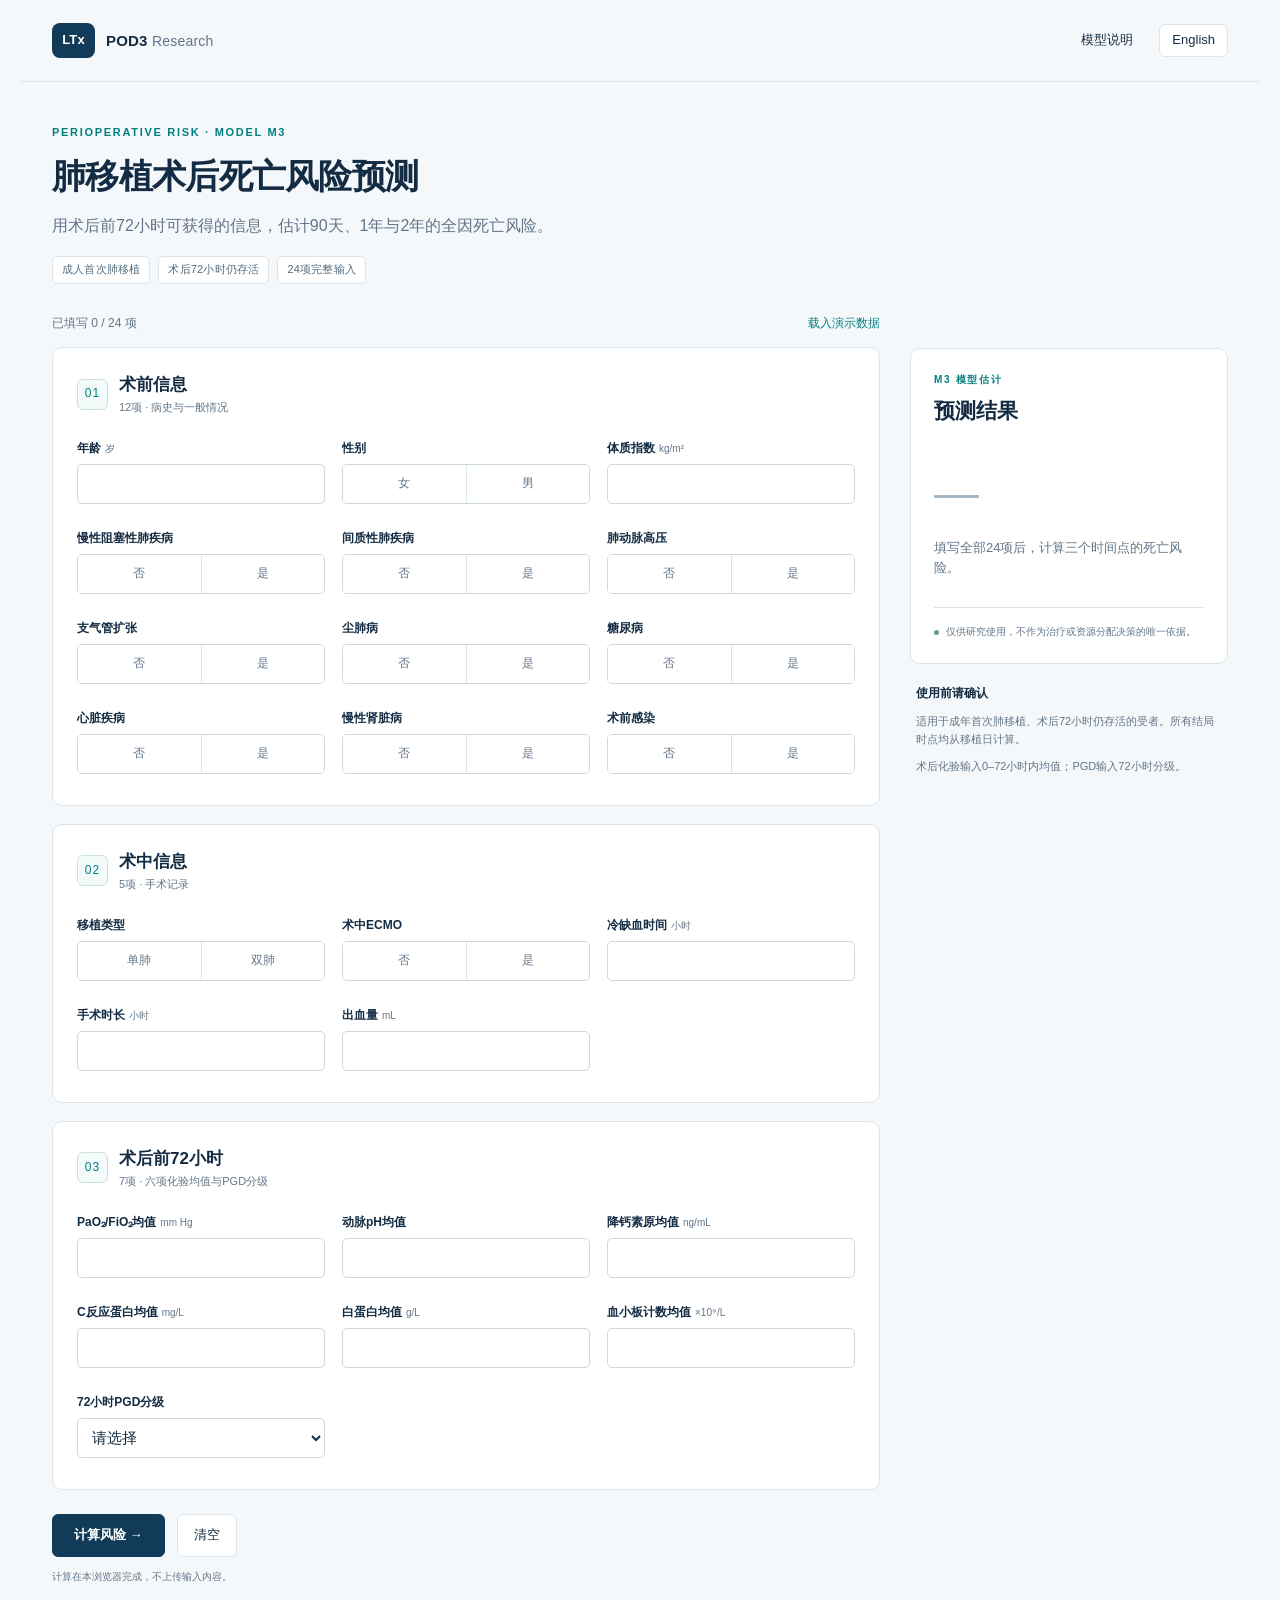
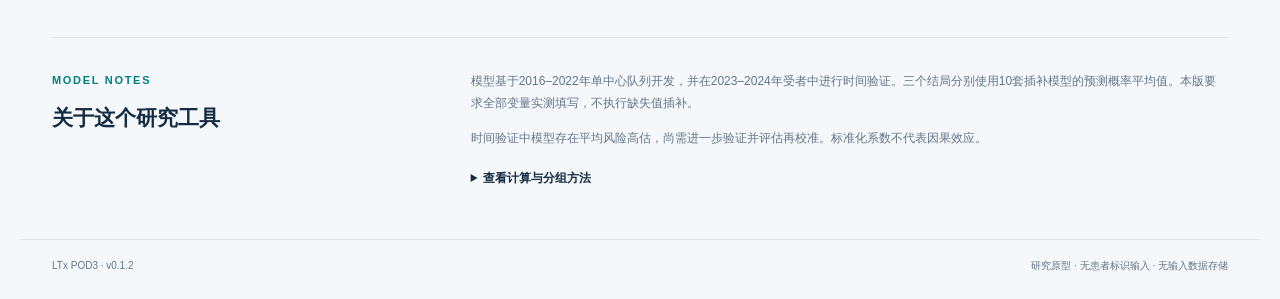
==== index.html @ eef97cca "Add files via upload" ====
<!doctype html>
<html lang="zh-CN">
<head>
  <meta charset="utf-8">
  <meta name="viewport" content="width=device-width, initial-scale=1">
  <meta name="description" content="Research calculator for 90-day, one-year and two-year mortality after lung transplantation, conditional on survival to POD3.">
  <meta http-equiv="Content-Security-Policy" content="default-src 'self'; script-src 'self'; style-src 'self'; connect-src 'none'; img-src 'self' data:; base-uri 'none'; form-action 'none'">
  <title>POD3 肺移植风险计算器</title>
  <link rel="stylesheet" href="styles.css">
  <script src="model-data.js" defer></script>
  <script src="engine.js" defer></script>
  <script src="app.js" defer></script>
</head>
<body>
  <header class="topbar"><a class="brand" href="#top"><span class="brand-icon" aria-hidden="true">LTx</span><span>POD3 <span class="brand-muted">Research</span></span></a><nav><a href="#about" data-text="aboutLink">模型说明</a><button id="language" type="button" aria-label="Switch language">English</button></nav></header>
  <main id="top">
    <section class="hero">
      <p class="eyebrow">PERIOPERATIVE RISK · MODEL M3</p>
      <h1 data-text="title">肺移植术后死亡风险预测</h1>
      <p class="intro" data-text="intro">用术后前72小时可获得的信息，估计90天、1年与2年的全因死亡风险。</p>
      <div class="badges"><span data-text="adultBadge">成人首次肺移植</span><span data-text="landmarkBadge">术后72小时仍存活</span><span data-text="completeBadge">24项完整输入</span></div>
    </section>
    <div class="workspace">
      <div class="entry-column">
        <div class="entry-top"><p id="progress" role="status"></p><button type="button" class="text-button" id="demo" data-text="demo">载入演示数据</button></div>
        <p id="demo-note" class="demo-note" hidden data-text="demoNote">正在使用人工设定的演示数值；这不是患者记录。</p>
        <form id="calculator" novalidate>
          <div id="stages"></div>
          <div id="error-summary" role="alert" class="error-summary" hidden></div>
          <div class="form-actions"><button class="primary" id="calculate" type="submit" data-text="calculate">计算风险 <span aria-hidden="true">→</span></button><button type="button" id="clear-form" class="secondary" data-text="reset">清空</button><span data-text="privacyShort">计算在本浏览器完成，不上传输入内容。</span></div>
        </form>
      </div>
      <aside class="results-column" aria-label="Prediction results">
        <section class="results-panel" id="result-panel" aria-live="polite">
          <p class="eyebrow" data-text="resultEyebrow">M3 模型估计</p><h2 data-text="resultTitle">预测结果</h2>
          <div id="empty-result"><div class="empty-symbol" aria-hidden="true">—</div><p data-text="empty">填写全部24项后，计算三个时间点的死亡风险。</p></div>
          <div id="result-content" hidden></div>
          <p id="stale-result" class="stale-note" hidden data-text="stale">输入已修改，请重新计算。</p>
          <div class="result-footnote"><span class="dot"></span><p data-text="researchNote">仅供研究使用，不作为治疗或资源分配决策的唯一依据。</p></div>
        </section>
        <section class="side-info"><h3 data-text="beforeTitle">使用前请确认</h3><p data-text="beforeText">适用于成年首次肺移植、术后72小时仍存活的受者。所有结局时点均从移植日计算。</p><p data-text="meansText">术后化验输入0–72小时内均值；PGD输入72小时分级。</p></section>
      </aside>
    </div>
    <section id="about" class="about"><div><p class="eyebrow">MODEL NOTES</p><h2 data-text="aboutTitle">关于这个研究工具</h2></div><div class="about-copy"><p data-text="aboutText">模型基于2016–2022年单中心队列开发，并在2023–2024年受者中进行时间验证。三个结局分别使用10套插补模型的预测概率平均值。本版要求全部变量实测填写，不执行缺失值插补。</p><p data-text="calibrationNote">时间验证中模型存在平均风险高估，尚需进一步验证并评估再校准。标准化系数不代表因果效应。</p><details><summary data-text="methodDetails">查看计算与分组方法</summary><p data-text="methodText">出血量和降钙素原先做自然对数log(1+x)转换，再代入每套模型的原始尺度系数计算概率，最后取10个概率的平均值。风险组使用开发队列第20和80百分位的完整精度切点：预测风险≤下切点为低风险，>下切点且≤上切点为中风险，>上切点为高风险。各结局切点不同。</p><div id="cutoff-table"></div></details></div></section>
  </main>
  <footer><span>LTx POD3 · <span id="version"></span></span><span data-text="footer">研究原型 · 无患者标识输入 · 无输入数据存储</span></footer>
</body>
</html>
---- styles.css ----
:root{--ink:#142c43;--muted:#627588;--line:#dce5eb;--teal:#007f80;--bg:#f5f8fa;--navy:#123b59;--danger:#a33434}*{box-sizing:border-box}html{scroll-behavior:smooth;scroll-padding-top:20px}body{margin:0;background:var(--bg);color:var(--ink);font-family:Inter,"Segoe UI","Microsoft YaHei",sans-serif;font-size:15px;line-height:1.6}button,input,select{font:inherit}button,a,input,select{touch-action:manipulation}button{cursor:pointer}button:focus-visible,a:focus-visible,input:focus-visible,select:focus-visible,summary:focus-visible{outline:3px solid #59bcbb;outline-offset:3px}button:disabled{cursor:default;opacity:.65}a{color:inherit}.topbar{max-width:1240px;margin:auto;padding:23px 32px;display:flex;align-items:center;justify-content:space-between;border-bottom:1px solid var(--line)}.brand{text-decoration:none;font-weight:700;display:flex;align-items:center;gap:11px;letter-spacing:.2px}.brand-icon{display:inline-grid;place-items:center;background:var(--navy);color:white;border-radius:8px;height:35px;width:43px;font-size:13px}.brand-muted{font-weight:400;color:var(--muted);font-size:14px}.topbar nav{display:flex;gap:26px;align-items:center;font-size:13px}.topbar nav a{text-decoration:none}.topbar button{background:white;border:1px solid var(--line);border-radius:6px;padding:5px 12px;color:var(--ink)}main{max-width:1240px;margin:auto;padding:42px 32px 0}.hero{max-width:850px;padding-bottom:30px}.eyebrow{font-size:11px;letter-spacing:1.7px;font-weight:700;color:var(--teal);margin:0 0 12px}h1{font-size:34px;line-height:1.3;letter-spacing:-.7px;margin:0 0 15px;font-weight:650}.intro{font-size:16px;color:var(--muted);margin:0 0 18px}.badges{display:flex;gap:8px;flex-wrap:wrap}.badges span{font-size:11px;letter-spacing:.2px;border:1px solid var(--line);padding:4px 9px;border-radius:5px;background:#fff;color:#526b7e}.workspace{display:grid;grid-template-columns:minmax(0,1fr) 318px;gap:30px;align-items:start}.entry-top{display:flex;align-items:center;justify-content:space-between;margin-bottom:14px}.entry-top p{font-size:12px;color:var(--muted);margin:0}.text-button{border:0;background:none;padding:0;color:var(--teal);font-size:12px}.stage{background:#fff;border:1px solid var(--line);border-radius:10px;padding:23px 24px 26px;margin:0 0 18px}.stage-heading{display:flex;align-items:center;gap:11px;margin-bottom:22px}.stage-number{font-size:12px;letter-spacing:1px;display:grid;place-items:center;border:1px solid #c9e2e0;border-radius:6px;width:31px;height:31px;color:var(--teal);background:#f3fafa}.stage h2{margin:0;font-size:17px;font-weight:650}.stage-subtitle{margin:1px 0 0;color:var(--muted);font-size:11px}.field-grid{display:grid;grid-template-columns:repeat(3,minmax(0,1fr));gap:20px 17px}.field{min-width:0}.field-label{font-size:12px;display:block;font-weight:600;line-height:1.5;margin-bottom:7px;min-height:18px}.unit{font-size:10px;font-weight:400;color:var(--muted);margin-left:4px;white-space:nowrap}.numeric-input,.select-input{height:40px;width:100%;border:1px solid #ccd8e0;border-radius:5px;padding:7px 10px;color:var(--ink);background:#fff;appearance:auto}.numeric-input::placeholder{color:#aab7c1}.binary{border:0;padding:0;margin:0;min-width:0}.binary legend{padding:0}.binary-options{display:flex;border:1px solid #ccd8e0;border-radius:5px;overflow:hidden;height:40px}.binary-options label{position:relative;flex:1;display:grid;place-items:center;cursor:pointer;font-size:12px;color:var(--muted);background:#fff}.binary-options label+label{border-left:1px solid #dce5eb}.binary-options input{position:absolute;opacity:0;width:1px;height:1px}.binary-options label:has(input:checked){background:#e8f5f3;color:#006a69;font-weight:650}.binary-options label:has(input:focus-visible){outline:3px solid #59bcbb;outline-offset:-3px}.field-error{display:block;color:var(--danger);font-size:10px;line-height:1.4;margin-top:5px;min-height:0}.has-error .numeric-input,.has-error .select-input,.has-error .binary-options{border-color:var(--danger)}.soft-warning{font-size:10px;color:#835d24;margin:6px 0 0}.demo-note{border-left:3px solid #c6974d;padding:9px 12px;background:#fff9ed;color:#795b2c;font-size:12px;margin:0 0 15px}.form-actions{display:flex;gap:12px;align-items:center;flex-wrap:wrap;padding:6px 0 28px}.form-actions span{font-size:10px;color:var(--muted);flex-basis:100%}.primary{background:var(--navy);border:1px solid var(--navy);color:#fff;padding:10px 21px;border-radius:6px;font-size:13px;font-weight:600;min-height:43px}.primary:hover{background:#194f75}.secondary{background:#fff;border:1px solid var(--line);color:var(--ink);padding:10px 16px;border-radius:6px;font-size:13px;min-height:43px}.error-summary{background:#fff3f3;color:var(--danger);font-size:12px;padding:10px 12px;margin:0 0 14px;border-radius:5px}.results-column{position:sticky;top:22px;padding-top:34px}.results-panel{background:#fff;border:1px solid var(--line);border-radius:10px;padding:23px}.results-panel h2{font-size:21px;margin:0 0 20px;font-weight:650}.results-panel .eyebrow{font-size:10px;margin-bottom:6px}.empty-symbol{height:90px;font-size:45px;display:flex;align-items:center;color:#a8b9c5}#empty-result p{font-size:13px;color:var(--muted);margin:0 0 28px}.result-footnote{border-top:1px solid var(--line);display:flex;gap:7px;padding-top:16px;margin-top:18px}.result-footnote p{font-size:10px;line-height:1.6;color:var(--muted);margin:0}.dot{height:5px;min-width:5px;border-radius:50%;background:#699898;margin-top:6px}.result-card{padding:16px 0;border-bottom:1px solid var(--line)}.result-card.primary-result{background:var(--navy);border:0;border-radius:7px;color:#fff;padding:17px;margin:0 0 9px}.result-label{font-size:11px;margin:0;color:var(--muted)}.primary-result .result-label{color:#cbdbe5}.result-value{font-size:32px;font-weight:600;line-height:1.3;letter-spacing:-.6px;margin:5px 0 7px}.result-value span{font-size:17px;font-weight:400;margin-left:3px}.risk-tag{font-size:10px;border:1px solid #c9dce4;border-radius:4px;padding:2px 7px;display:inline-block;color:#446073}.primary-result .risk-tag{border-color:#66859c;color:#e2edf3}.result-card:not(.primary-result){display:grid;grid-template-columns:1fr auto;align-items:center;gap:3px 8px}.result-card:not(.primary-result) .result-value{font-size:23px;grid-column:2;grid-row:1 / span 2}.risk-explanation{font-size:10px;color:var(--muted);margin:13px 0 0}.side-info{padding:20px 6px;color:var(--muted);font-size:11px}.side-info h3{font-size:12px;color:var(--ink);margin:0 0 10px}.side-info p{margin:0 0 9px}.stale-note{font-size:12px;color:#8b601c;background:#fff9ed;padding:9px;border-radius:4px}.about{display:grid;grid-template-columns:1fr 2fr;gap:40px;border-top:1px solid var(--line);margin-top:24px;padding:32px 0}.about h2{font-size:21px;margin:0}.about-copy{font-size:12px;line-height:1.9;color:var(--muted)}.about-copy p{margin:0 0 12px}.about details{margin:17px 0}.about summary{color:var(--ink);cursor:pointer;font-weight:600}.about details p{margin-top:10px}.cutoff-table{border-collapse:collapse;width:100%;font-size:11px;margin:12px 0}.cutoff-table td,.cutoff-table th{border-bottom:1px solid var(--line);padding:6px;text-align:left}.citation{font-size:10px}.about .eyebrow{margin-top:2px}footer{max-width:1240px;margin:auto;border-top:1px solid var(--line);padding:18px 32px 25px;display:flex;gap:12px;justify-content:space-between;font-size:10px;color:var(--muted)}[hidden]{display:none!important}
@media(min-width:1400px){main{padding-top:48px}}@media(max-width:1040px){.workspace{grid-template-columns:minmax(0,1fr) 285px;gap:20px}.field-grid{grid-template-columns:repeat(2,minmax(0,1fr))}.stage{padding:21px}.results-panel{padding:20px}h1{font-size:30px}}@media(max-width:760px){.topbar{padding:17px 20px}.topbar nav{gap:15px}.brand-muted{display:none}main{padding:29px 18px 0}.hero{padding-bottom:23px}h1{font-size:27px}.intro{font-size:14px}.workspace{display:flex;flex-direction:column;gap:0}.entry-column{width:100%}.results-column{position:static;padding-top:0;width:100%}.side-info{padding:17px 3px}.stage{padding:20px 17px}.field-grid{gap:18px 14px}.field-label{font-size:12px}.about{grid-template-columns:1fr;gap:16px;margin-top:20px;padding-top:25px}.about .eyebrow{margin-bottom:5px}footer{padding:18px;flex-direction:column}.results-panel h2{margin-bottom:15px}.result-value{font-size:35px}}@media(max-width:360px){.field-grid{grid-template-columns:1fr}}
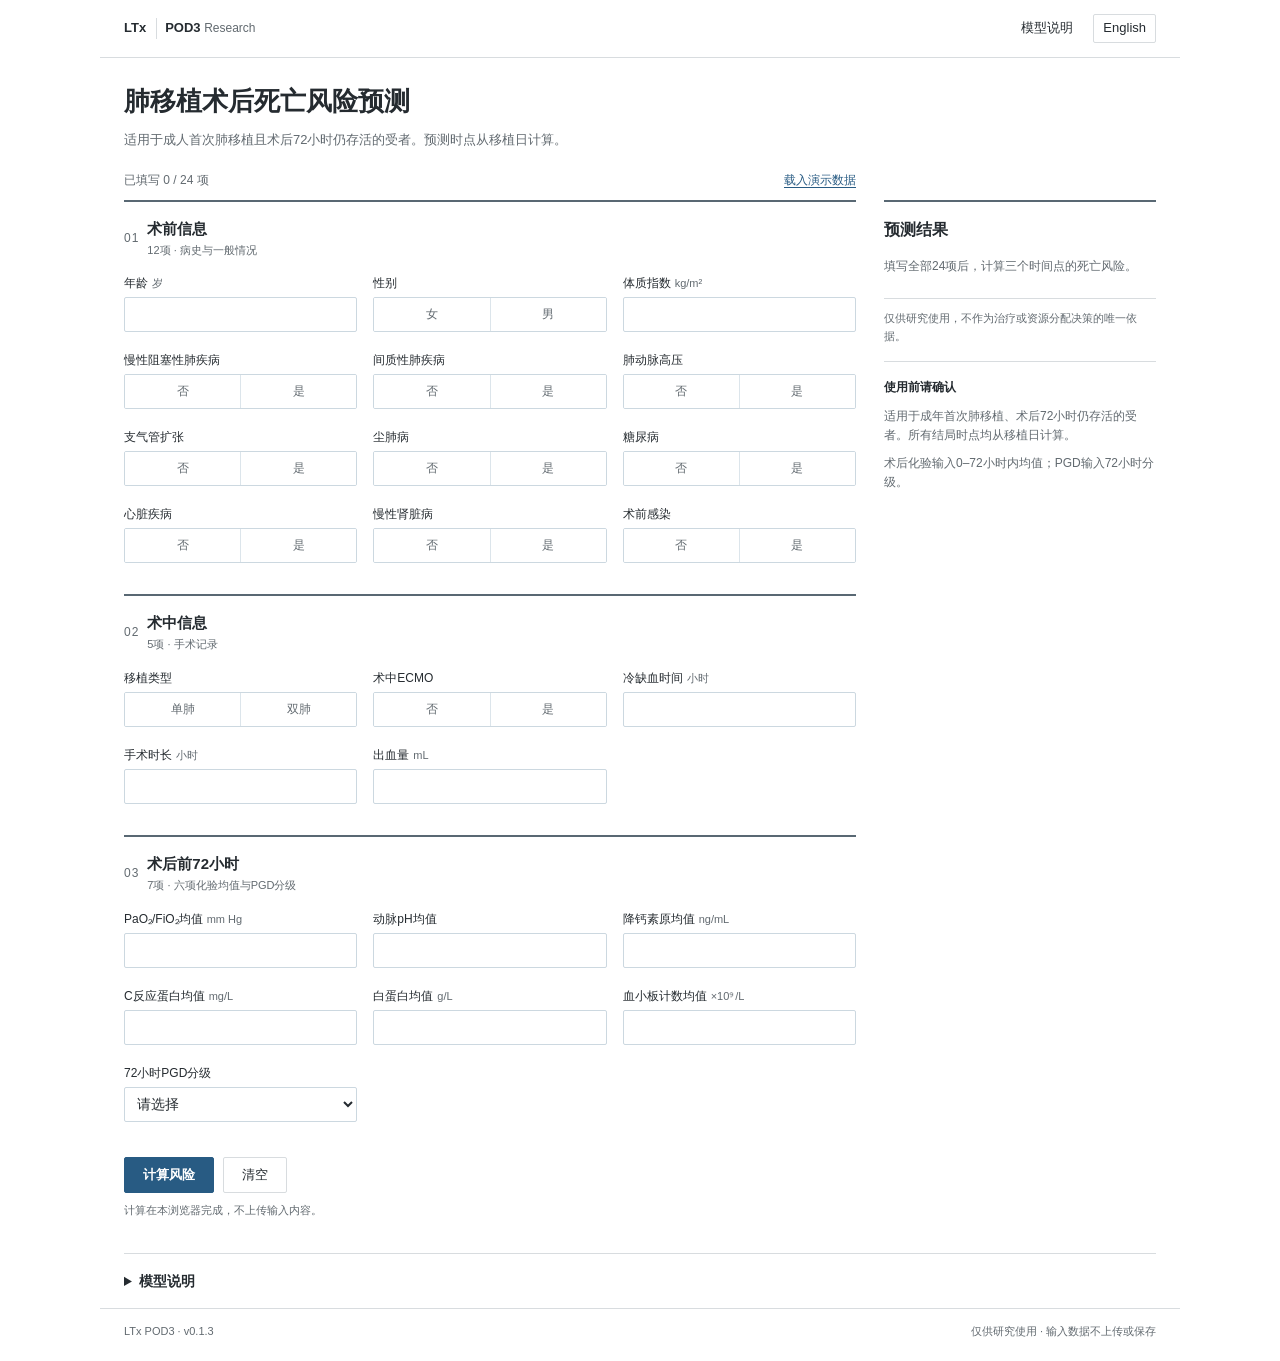
==== commit fa9658f0: "Add files via upload" ====
--- a/index.html
+++ b/index.html
@@ -6,19 +6,19 @@
   <meta name="description" content="Research calculator for 90-day, one-year and two-year mortality after lung transplantation, conditional on survival to POD3.">
   <meta http-equiv="Content-Security-Policy" content="default-src 'self'; script-src 'self'; style-src 'self'; connect-src 'none'; img-src 'self' data:; base-uri 'none'; form-action 'none'">
   <title>POD3 肺移植风险计算器</title>
-  <link rel="stylesheet" href="styles.css">
+  <link rel="stylesheet" href="styles.css?v=0.1.3">
   <script src="model-data.js" defer></script>
   <script src="engine.js" defer></script>
-  <script src="app.js" defer></script>
+  <script src="app.js?v=0.1.3" defer></script>
 </head>
 <body>
   <header class="topbar"><a class="brand" href="#top"><span class="brand-icon" aria-hidden="true">LTx</span><span>POD3 <span class="brand-muted">Research</span></span></a><nav><a href="#about" data-text="aboutLink">模型说明</a><button id="language" type="button" aria-label="Switch language">English</button></nav></header>
   <main id="top">
     <section class="hero">
-      <p class="eyebrow">PERIOPERATIVE RISK · MODEL M3</p>
+      
       <h1 data-text="title">肺移植术后死亡风险预测</h1>
       <p class="intro" data-text="intro">用术后前72小时可获得的信息，估计90天、1年与2年的全因死亡风险。</p>
-      <div class="badges"><span data-text="adultBadge">成人首次肺移植</span><span data-text="landmarkBadge">术后72小时仍存活</span><span data-text="completeBadge">24项完整输入</span></div>
+      
     </section>
     <div class="workspace">
       <div class="entry-column">
@@ -41,7 +41,7 @@
         <section class="side-info"><h3 data-text="beforeTitle">使用前请确认</h3><p data-text="beforeText">适用于成年首次肺移植、术后72小时仍存活的受者。所有结局时点均从移植日计算。</p><p data-text="meansText">术后化验输入0–72小时内均值；PGD输入72小时分级。</p></section>
       </aside>
     </div>
-    <section id="about" class="about"><div><p class="eyebrow">MODEL NOTES</p><h2 data-text="aboutTitle">关于这个研究工具</h2></div><div class="about-copy"><p data-text="aboutText">模型基于2016–2022年单中心队列开发，并在2023–2024年受者中进行时间验证。三个结局分别使用10套插补模型的预测概率平均值。本版要求全部变量实测填写，不执行缺失值插补。</p><p data-text="calibrationNote">时间验证中模型存在平均风险高估，尚需进一步验证并评估再校准。标准化系数不代表因果效应。</p><details><summary data-text="methodDetails">查看计算与分组方法</summary><p data-text="methodText">出血量和降钙素原先做自然对数log(1+x)转换，再代入每套模型的原始尺度系数计算概率，最后取10个概率的平均值。风险组使用开发队列第20和80百分位的完整精度切点：预测风险≤下切点为低风险，>下切点且≤上切点为中风险，>上切点为高风险。各结局切点不同。</p><div id="cutoff-table"></div></details></div></section>
+    <details id="about" class="about"><summary data-text="aboutTitle">模型说明</summary><div class="about-copy"><p data-text="aboutText">模型基于2016–2022年单中心队列开发，并在2023–2024年受者中进行时间验证。三个结局分别使用10套插补模型的预测概率平均值。本版要求全部变量实测填写，不执行缺失值插补。</p><p data-text="calibrationNote">时间验证中模型存在平均风险高估，尚需进一步验证并评估再校准。标准化系数不代表因果效应。</p><details><summary data-text="methodDetails">查看计算与分组方法</summary><p data-text="methodText">出血量和降钙素原先做自然对数log(1+x)转换，再代入每套模型的原始尺度系数计算概率，最后取10个概率的平均值。风险组使用开发队列第20和80百分位的完整精度切点：预测风险≤下切点为低风险，>下切点且≤上切点为中风险，>上切点为高风险。各结局切点不同。</p><div id="cutoff-table"></div></details></div></details>
   </main>
   <footer><span>LTx POD3 · <span id="version"></span></span><span data-text="footer">研究原型 · 无患者标识输入 · 无输入数据存储</span></footer>
 </body>
--- a/styles.css
+++ b/styles.css
@@ -1,2 +1,15 @@
 :root{--ink:#142c43;--muted:#627588;--line:#dce5eb;--teal:#007f80;--bg:#f5f8fa;--navy:#123b59;--danger:#a33434}*{box-sizing:border-box}html{scroll-behavior:smooth;scroll-padding-top:20px}body{margin:0;background:var(--bg);color:var(--ink);font-family:Inter,"Segoe UI","Microsoft YaHei",sans-serif;font-size:15px;line-height:1.6}button,input,select{font:inherit}button,a,input,select{touch-action:manipulation}button{cursor:pointer}button:focus-visible,a:focus-visible,input:focus-visible,select:focus-visible,summary:focus-visible{outline:3px solid #59bcbb;outline-offset:3px}button:disabled{cursor:default;opacity:.65}a{color:inherit}.topbar{max-width:1240px;margin:auto;padding:23px 32px;display:flex;align-items:center;justify-content:space-between;border-bottom:1px solid var(--line)}.brand{text-decoration:none;font-weight:700;display:flex;align-items:center;gap:11px;letter-spacing:.2px}.brand-icon{display:inline-grid;place-items:center;background:var(--navy);color:white;border-radius:8px;height:35px;width:43px;font-size:13px}.brand-muted{font-weight:400;color:var(--muted);font-size:14px}.topbar nav{display:flex;gap:26px;align-items:center;font-size:13px}.topbar nav a{text-decoration:none}.topbar button{background:white;border:1px solid var(--line);border-radius:6px;padding:5px 12px;color:var(--ink)}main{max-width:1240px;margin:auto;padding:42px 32px 0}.hero{max-width:850px;padding-bottom:30px}.eyebrow{font-size:11px;letter-spacing:1.7px;font-weight:700;color:var(--teal);margin:0 0 12px}h1{font-size:34px;line-height:1.3;letter-spacing:-.7px;margin:0 0 15px;font-weight:650}.intro{font-size:16px;color:var(--muted);margin:0 0 18px}.badges{display:flex;gap:8px;flex-wrap:wrap}.badges span{font-size:11px;letter-spacing:.2px;border:1px solid var(--line);padding:4px 9px;border-radius:5px;background:#fff;color:#526b7e}.workspace{display:grid;grid-template-columns:minmax(0,1fr) 318px;gap:30px;align-items:start}.entry-top{display:flex;align-items:center;justify-content:space-between;margin-bottom:14px}.entry-top p{font-size:12px;color:var(--muted);margin:0}.text-button{border:0;background:none;padding:0;color:var(--teal);font-size:12px}.stage{background:#fff;border:1px solid var(--line);border-radius:10px;padding:23px 24px 26px;margin:0 0 18px}.stage-heading{display:flex;align-items:center;gap:11px;margin-bottom:22px}.stage-number{font-size:12px;letter-spacing:1px;display:grid;place-items:center;border:1px solid #c9e2e0;border-radius:6px;width:31px;height:31px;color:var(--teal);background:#f3fafa}.stage h2{margin:0;font-size:17px;font-weight:650}.stage-subtitle{margin:1px 0 0;color:var(--muted);font-size:11px}.field-grid{display:grid;grid-template-columns:repeat(3,minmax(0,1fr));gap:20px 17px}.field{min-width:0}.field-label{font-size:12px;display:block;font-weight:600;line-height:1.5;margin-bottom:7px;min-height:18px}.unit{font-size:10px;font-weight:400;color:var(--muted);margin-left:4px;white-space:nowrap}.numeric-input,.select-input{height:40px;width:100%;border:1px solid #ccd8e0;border-radius:5px;padding:7px 10px;color:var(--ink);background:#fff;appearance:auto}.numeric-input::placeholder{color:#aab7c1}.binary{border:0;padding:0;margin:0;min-width:0}.binary legend{padding:0}.binary-options{display:flex;border:1px solid #ccd8e0;border-radius:5px;overflow:hidden;height:40px}.binary-options label{position:relative;flex:1;display:grid;place-items:center;cursor:pointer;font-size:12px;color:var(--muted);background:#fff}.binary-options label+label{border-left:1px solid #dce5eb}.binary-options input{position:absolute;opacity:0;width:1px;height:1px}.binary-options label:has(input:checked){background:#e8f5f3;color:#006a69;font-weight:650}.binary-options label:has(input:focus-visible){outline:3px solid #59bcbb;outline-offset:-3px}.field-error{display:block;color:var(--danger);font-size:10px;line-height:1.4;margin-top:5px;min-height:0}.has-error .numeric-input,.has-error .select-input,.has-error .binary-options{border-color:var(--danger)}.soft-warning{font-size:10px;color:#835d24;margin:6px 0 0}.demo-note{border-left:3px solid #c6974d;padding:9px 12px;background:#fff9ed;color:#795b2c;font-size:12px;margin:0 0 15px}.form-actions{display:flex;gap:12px;align-items:center;flex-wrap:wrap;padding:6px 0 28px}.form-actions span{font-size:10px;color:var(--muted);flex-basis:100%}.primary{background:var(--navy);border:1px solid var(--navy);color:#fff;padding:10px 21px;border-radius:6px;font-size:13px;font-weight:600;min-height:43px}.primary:hover{background:#194f75}.secondary{background:#fff;border:1px solid var(--line);color:var(--ink);padding:10px 16px;border-radius:6px;font-size:13px;min-height:43px}.error-summary{background:#fff3f3;color:var(--danger);font-size:12px;padding:10px 12px;margin:0 0 14px;border-radius:5px}.results-column{position:sticky;top:22px;padding-top:34px}.results-panel{background:#fff;border:1px solid var(--line);border-radius:10px;padding:23px}.results-panel h2{font-size:21px;margin:0 0 20px;font-weight:650}.results-panel .eyebrow{font-size:10px;margin-bottom:6px}.empty-symbol{height:90px;font-size:45px;display:flex;align-items:center;color:#a8b9c5}#empty-result p{font-size:13px;color:var(--muted);margin:0 0 28px}.result-footnote{border-top:1px solid var(--line);display:flex;gap:7px;padding-top:16px;margin-top:18px}.result-footnote p{font-size:10px;line-height:1.6;color:var(--muted);margin:0}.dot{height:5px;min-width:5px;border-radius:50%;background:#699898;margin-top:6px}.result-card{padding:16px 0;border-bottom:1px solid var(--line)}.result-card.primary-result{background:var(--navy);border:0;border-radius:7px;color:#fff;padding:17px;margin:0 0 9px}.result-label{font-size:11px;margin:0;color:var(--muted)}.primary-result .result-label{color:#cbdbe5}.result-value{font-size:32px;font-weight:600;line-height:1.3;letter-spacing:-.6px;margin:5px 0 7px}.result-value span{font-size:17px;font-weight:400;margin-left:3px}.risk-tag{font-size:10px;border:1px solid #c9dce4;border-radius:4px;padding:2px 7px;display:inline-block;color:#446073}.primary-result .risk-tag{border-color:#66859c;color:#e2edf3}.result-card:not(.primary-result){display:grid;grid-template-columns:1fr auto;align-items:center;gap:3px 8px}.result-card:not(.primary-result) .result-value{font-size:23px;grid-column:2;grid-row:1 / span 2}.risk-explanation{font-size:10px;color:var(--muted);margin:13px 0 0}.side-info{padding:20px 6px;color:var(--muted);font-size:11px}.side-info h3{font-size:12px;color:var(--ink);margin:0 0 10px}.side-info p{margin:0 0 9px}.stale-note{font-size:12px;color:#8b601c;background:#fff9ed;padding:9px;border-radius:4px}.about{display:grid;grid-template-columns:1fr 2fr;gap:40px;border-top:1px solid var(--line);margin-top:24px;padding:32px 0}.about h2{font-size:21px;margin:0}.about-copy{font-size:12px;line-height:1.9;color:var(--muted)}.about-copy p{margin:0 0 12px}.about details{margin:17px 0}.about summary{color:var(--ink);cursor:pointer;font-weight:600}.about details p{margin-top:10px}.cutoff-table{border-collapse:collapse;width:100%;font-size:11px;margin:12px 0}.cutoff-table td,.cutoff-table th{border-bottom:1px solid var(--line);padding:6px;text-align:left}.citation{font-size:10px}.about .eyebrow{margin-top:2px}footer{max-width:1240px;margin:auto;border-top:1px solid var(--line);padding:18px 32px 25px;display:flex;gap:12px;justify-content:space-between;font-size:10px;color:var(--muted)}[hidden]{display:none!important}
 @media(min-width:1400px){main{padding-top:48px}}@media(max-width:1040px){.workspace{grid-template-columns:minmax(0,1fr) 285px;gap:20px}.field-grid{grid-template-columns:repeat(2,minmax(0,1fr))}.stage{padding:21px}.results-panel{padding:20px}h1{font-size:30px}}@media(max-width:760px){.topbar{padding:17px 20px}.topbar nav{gap:15px}.brand-muted{display:none}main{padding:29px 18px 0}.hero{padding-bottom:23px}h1{font-size:27px}.intro{font-size:14px}.workspace{display:flex;flex-direction:column;gap:0}.entry-column{width:100%}.results-column{position:static;padding-top:0;width:100%}.side-info{padding:17px 3px}.stage{padding:20px 17px}.field-grid{gap:18px 14px}.field-label{font-size:12px}.about{grid-template-columns:1fr;gap:16px;margin-top:20px;padding-top:25px}.about .eyebrow{margin-bottom:5px}footer{padding:18px;flex-direction:column}.results-panel h2{margin-bottom:15px}.result-value{font-size:35px}}@media(max-width:360px){.field-grid{grid-template-columns:1fr}}
+
+/* Compact journal companion layout, interface release 0.1.3. */
+:root{--ink:#252b30;--muted:#626a70;--line:#d8dcdf;--teal:#285b83;--bg:#fff;--navy:#285b83}
+body{font-family:Arial,"Microsoft YaHei",sans-serif;font-size:14px;background:#fff}
+.topbar{max-width:1080px;padding:14px 24px}.brand{font-size:13px;gap:8px;letter-spacing:0}.brand-icon{background:none;color:var(--ink);border-right:1px solid var(--line);border-radius:0;width:auto;height:auto;padding-right:10px}.brand-muted{font-size:12px}.topbar nav{gap:20px}.topbar button{border-radius:2px;padding:3px 9px}
+main{max-width:1080px;padding:27px 24px 0}.hero{max-width:none;padding-bottom:20px}h1{font-size:26px;letter-spacing:0;margin-bottom:10px;font-weight:600}.intro{font-size:13px;line-height:1.7;margin-bottom:0;color:var(--muted)}
+.workspace{grid-template-columns:minmax(0,1fr) 272px;gap:28px}.entry-top{margin-bottom:10px}.text-button{font-size:12px;text-decoration:underline;text-underline-offset:3px}
+.stage{border:0;border-top:2px solid #596873;border-radius:0;padding:15px 0 20px;margin-bottom:6px}.stage-heading{gap:8px;margin-bottom:15px}.stage-number{border:0;background:none;border-radius:0;width:auto;height:auto;color:var(--muted);font-size:12px}.stage h2{font-size:15px}.stage-subtitle{font-size:11px}.field-grid{gap:14px 16px}.field-label{font-size:12px;font-weight:400;margin-bottom:5px}.unit{font-size:11px}.numeric-input,.select-input{height:35px;border-radius:2px;padding:5px 8px}.binary-options{height:35px;border-radius:2px}.binary-options label:has(input:checked){background:#eaf0f5;color:#254c6c;font-weight:600}
+.form-actions{padding:4px 0 18px;gap:9px}.primary,.secondary{border-radius:2px;padding:7px 18px;min-height:36px;font-size:13px}.form-actions span{font-size:11px}.results-column{top:16px;padding-top:29px}.results-panel{border:0;border-top:2px solid #596873;border-bottom:1px solid var(--line);border-radius:0;padding:15px 0}.results-panel h2{font-size:16px;margin:0 0 10px}.results-panel>.eyebrow{display:none}.empty-symbol{display:none}#empty-result p{font-size:12px;margin:15px 0 22px}.result-card,.result-card.primary-result,.result-card:not(.primary-result){display:grid;grid-template-columns:1fr auto;align-items:center;gap:3px 8px;background:none;color:var(--ink);padding:13px 0;margin:0;border:0;border-bottom:1px solid var(--line);border-radius:0}.result-label,.primary-result .result-label{font-size:12px;color:var(--muted)}.result-value,.result-card:not(.primary-result) .result-value{font-size:25px;grid-column:2;grid-row:1 / span 2;margin:0;letter-spacing:0}.primary-result .result-value{color:var(--navy);font-weight:700}.result-value span{font-size:14px}.risk-tag,.primary-result .risk-tag{border:0;padding:0;color:var(--muted);font-size:11px}.result-footnote{padding-top:11px;margin-top:14px}.result-footnote p,.risk-explanation{font-size:11px}.dot{display:none}.side-info{padding:16px 0;font-size:12px}.side-info h3{font-weight:600}.about{display:block;margin-top:15px;padding:16px 0;border-top:1px solid var(--line)}.about>summary{font-size:14px;font-weight:600;cursor:pointer}.about-copy{max-width:850px;padding-top:12px;font-size:12px}.about details{margin:10px 0}.about details summary{font-size:12px}.cutoff-table{font-size:12px}footer{max-width:1080px;padding:14px 24px 20px;font-size:11px}.demo-note,.error-summary,.stale-note{border-radius:0}
+@media(min-width:1400px){main{padding-top:27px}}
+@media(max-width:1040px){.workspace{grid-template-columns:minmax(0,1fr) 255px;gap:24px}.stage{padding:15px 0 20px}.results-panel{padding:15px 0}h1{font-size:25px}}
+@media(max-width:760px){.topbar{padding:12px 18px}main{padding:22px 18px 0}.workspace{display:flex;gap:0}.results-column{padding-top:0;position:static;width:100%}.stage{padding:15px 0 20px}.field-grid{grid-template-columns:repeat(2,minmax(0,1fr));gap:14px 12px}h1{font-size:23px}.intro{font-size:13px}.results-panel{padding:15px 0}.about{padding:16px 0}footer{padding:14px 18px}.result-value{font-size:25px}}
+@media(max-width:360px){.field-grid{grid-template-columns:1fr}}
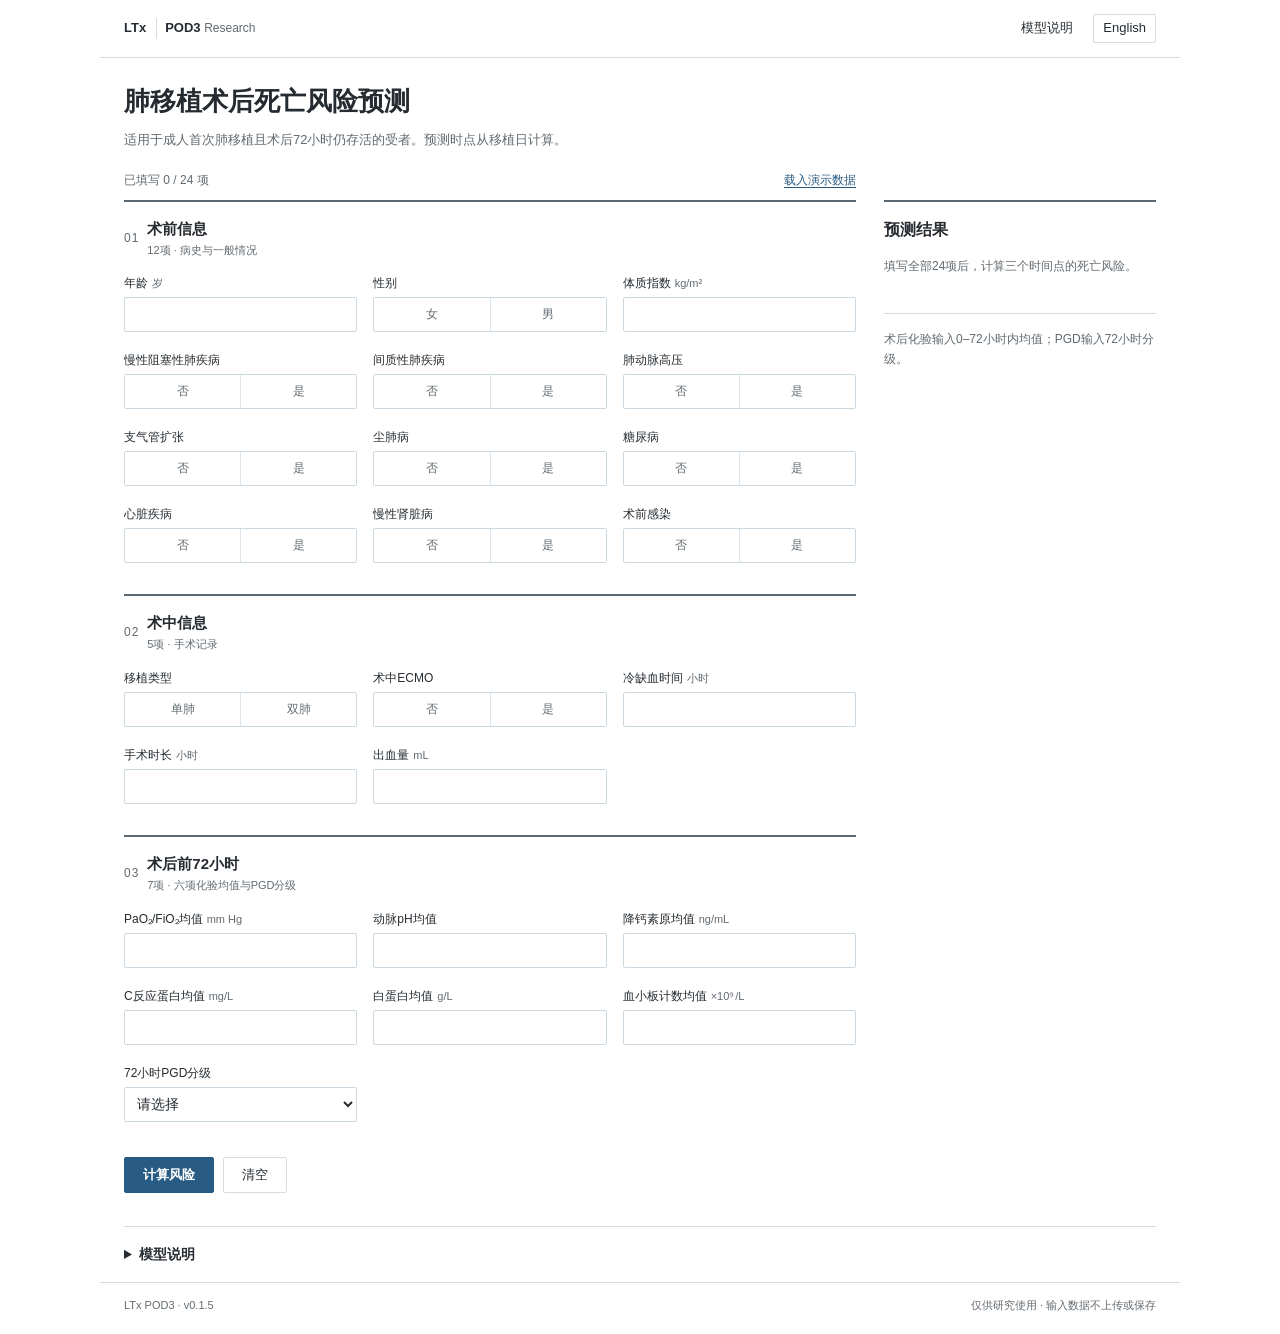
==== commit 3e387b33: "Add files via upload" ====
--- a/index.html
+++ b/index.html
@@ -6,10 +6,10 @@
   <meta name="description" content="Research calculator for 90-day, one-year and two-year mortality after lung transplantation, conditional on survival to POD3.">
   <meta http-equiv="Content-Security-Policy" content="default-src 'self'; script-src 'self'; style-src 'self'; connect-src 'none'; img-src 'self' data:; base-uri 'none'; form-action 'none'">
   <title>POD3 肺移植风险计算器</title>
-  <link rel="stylesheet" href="styles.css?v=0.1.3">
+  <link rel="stylesheet" href="styles.css?v=0.1.5">
   <script src="model-data.js" defer></script>
   <script src="engine.js" defer></script>
-  <script src="app.js?v=0.1.3" defer></script>
+  <script src="app.js?v=0.1.5" defer></script>
 </head>
 <body>
   <header class="topbar"><a class="brand" href="#top"><span class="brand-icon" aria-hidden="true">LTx</span><span>POD3 <span class="brand-muted">Research</span></span></a><nav><a href="#about" data-text="aboutLink">模型说明</a><button id="language" type="button" aria-label="Switch language">English</button></nav></header>
@@ -27,7 +27,7 @@
         <form id="calculator" novalidate>
           <div id="stages"></div>
           <div id="error-summary" role="alert" class="error-summary" hidden></div>
-          <div class="form-actions"><button class="primary" id="calculate" type="submit" data-text="calculate">计算风险 <span aria-hidden="true">→</span></button><button type="button" id="clear-form" class="secondary" data-text="reset">清空</button><span data-text="privacyShort">计算在本浏览器完成，不上传输入内容。</span></div>
+          <div class="form-actions"><button class="primary" id="calculate" type="submit" data-text="calculate">计算风险 <span aria-hidden="true">→</span></button><button type="button" id="clear-form" class="secondary" data-text="reset">清空</button></div>
         </form>
       </div>
       <aside class="results-column" aria-label="Prediction results">
@@ -36,9 +36,8 @@
           <div id="empty-result"><div class="empty-symbol" aria-hidden="true">—</div><p data-text="empty">填写全部24项后，计算三个时间点的死亡风险。</p></div>
           <div id="result-content" hidden></div>
           <p id="stale-result" class="stale-note" hidden data-text="stale">输入已修改，请重新计算。</p>
-          <div class="result-footnote"><span class="dot"></span><p data-text="researchNote">仅供研究使用，不作为治疗或资源分配决策的唯一依据。</p></div>
         </section>
-        <section class="side-info"><h3 data-text="beforeTitle">使用前请确认</h3><p data-text="beforeText">适用于成年首次肺移植、术后72小时仍存活的受者。所有结局时点均从移植日计算。</p><p data-text="meansText">术后化验输入0–72小时内均值；PGD输入72小时分级。</p></section>
+        <section class="side-info"><p data-text="meansText">术后化验输入0–72小时内均值；PGD输入72小时分级。</p></section>
       </aside>
     </div>
     <details id="about" class="about"><summary data-text="aboutTitle">模型说明</summary><div class="about-copy"><p data-text="aboutText">模型基于2016–2022年单中心队列开发，并在2023–2024年受者中进行时间验证。三个结局分别使用10套插补模型的预测概率平均值。本版要求全部变量实测填写，不执行缺失值插补。</p><p data-text="calibrationNote">时间验证中模型存在平均风险高估，尚需进一步验证并评估再校准。标准化系数不代表因果效应。</p><details><summary data-text="methodDetails">查看计算与分组方法</summary><p data-text="methodText">出血量和降钙素原先做自然对数log(1+x)转换，再代入每套模型的原始尺度系数计算概率，最后取10个概率的平均值。风险组使用开发队列第20和80百分位的完整精度切点：预测风险≤下切点为低风险，>下切点且≤上切点为中风险，>上切点为高风险。各结局切点不同。</p><div id="cutoff-table"></div></details></div></details>
--- a/styles.css
+++ b/styles.css
@@ -13,3 +13,18 @@
 @media(max-width:1040px){.workspace{grid-template-columns:minmax(0,1fr) 255px;gap:24px}.stage{padding:15px 0 20px}.results-panel{padding:15px 0}h1{font-size:25px}}
 @media(max-width:760px){.topbar{padding:12px 18px}main{padding:22px 18px 0}.workspace{display:flex;gap:0}.results-column{padding-top:0;position:static;width:100%}.stage{padding:15px 0 20px}.field-grid{grid-template-columns:repeat(2,minmax(0,1fr));gap:14px 12px}h1{font-size:23px}.intro{font-size:13px}.results-panel{padding:15px 0}.about{padding:16px 0}footer{padding:14px 18px}.result-value{font-size:25px}}
 @media(max-width:360px){.field-grid{grid-template-columns:1fr}}
+
+/* Larger results; horizon colors and independent risk-category labels. */
+.result-card,.result-card.primary-result,.result-card:not(.primary-result){padding:18px 0;gap:8px 10px}
+.result-label,.primary-result .result-label{font-size:14px;color:#343d44;font-weight:600}
+.result-value,.result-card:not(.primary-result) .result-value{font-size:36px;font-weight:650;line-height:1.2;font-variant-numeric:tabular-nums}
+.primary-result .result-value{font-size:38px}
+.result-value span{font-size:19px}
+.outcome-90d .result-value{color:#246b68}
+.outcome-1y .result-value{color:#285b83}
+.outcome-2y .result-value{color:#70548a}
+.risk-tag,.primary-result .risk-tag{display:inline-block;border:1px solid transparent;border-radius:2px;padding:3px 8px;font-size:13px;font-weight:600;line-height:1.5}
+.risk-tag.risk-low,.primary-result .risk-tag.risk-low{color:#27613d;background:#edf5ef;border-color:#c8dfcf}
+.risk-tag.risk-intermediate,.primary-result .risk-tag.risk-intermediate{color:#805715;background:#fff5e4;border-color:#ead4a8}
+.risk-tag.risk-high,.primary-result .risk-tag.risk-high{color:#a03838;background:#fbeeee;border-color:#e7bebe}
+@media(max-width:1040px) and (min-width:761px){.result-card,.result-card.primary-result,.result-card:not(.primary-result){grid-template-columns:1fr}.result-value,.result-card:not(.primary-result) .result-value{grid-column:1;grid-row:auto}.result-card>div:last-child{grid-row:3}}
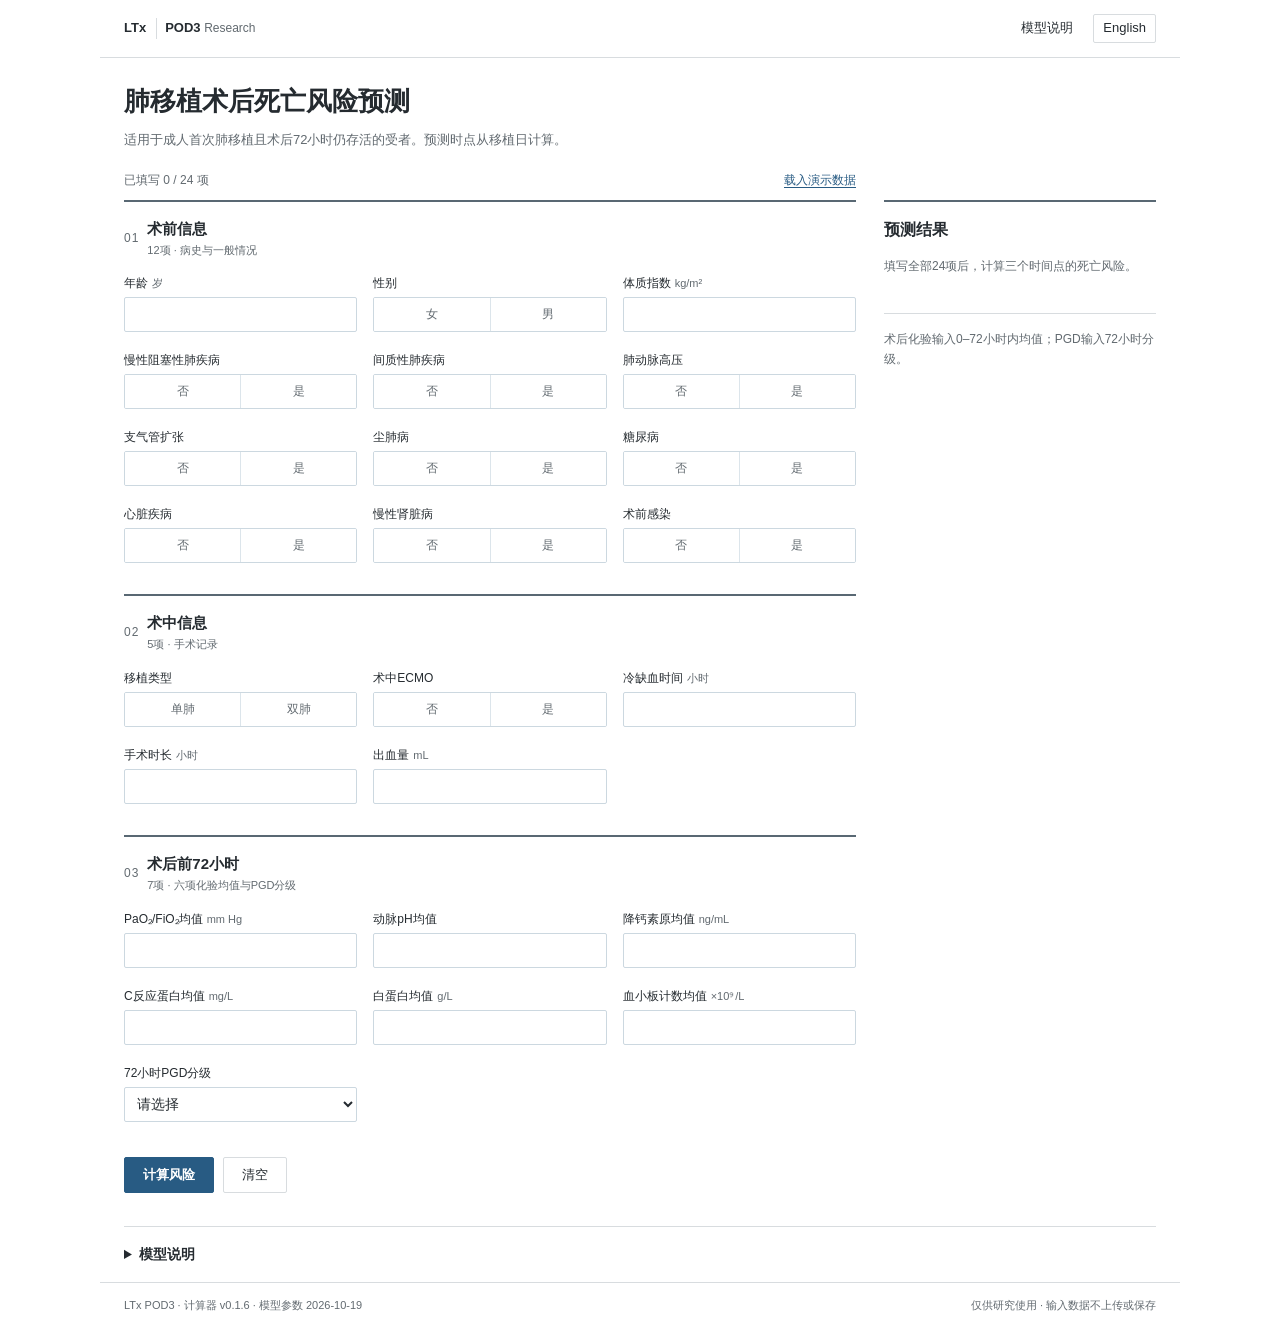
==== commit e4f13fc8: "Add files via upload" ====
--- a/index.html
+++ b/index.html
@@ -6,10 +6,10 @@
   <meta name="description" content="Research calculator for 90-day, one-year and two-year mortality after lung transplantation, conditional on survival to POD3.">
   <meta http-equiv="Content-Security-Policy" content="default-src 'self'; script-src 'self'; style-src 'self'; connect-src 'none'; img-src 'self' data:; base-uri 'none'; form-action 'none'">
   <title>POD3 肺移植风险计算器</title>
-  <link rel="stylesheet" href="styles.css?v=0.1.5">
+  <link rel="stylesheet" href="styles.css?v=0.1.6">
   <script src="model-data.js" defer></script>
   <script src="engine.js" defer></script>
-  <script src="app.js?v=0.1.5" defer></script>
+  <script src="app.js?v=0.1.6" defer></script>
 </head>
 <body>
   <header class="topbar"><a class="brand" href="#top"><span class="brand-icon" aria-hidden="true">LTx</span><span>POD3 <span class="brand-muted">Research</span></span></a><nav><a href="#about" data-text="aboutLink">模型说明</a><button id="language" type="button" aria-label="Switch language">English</button></nav></header>
--- a/styles.css
+++ b/styles.css
@@ -28,3 +28,6 @@
 .risk-tag.risk-intermediate,.primary-result .risk-tag.risk-intermediate{color:#805715;background:#fff5e4;border-color:#ead4a8}
 .risk-tag.risk-high,.primary-result .risk-tag.risk-high{color:#a03838;background:#fbeeee;border-color:#e7bebe}
 @media(max-width:1040px) and (min-width:761px){.result-card,.result-card.primary-result,.result-card:not(.primary-result){grid-template-columns:1fr}.result-value,.result-card:not(.primary-result) .result-value{grid-column:1;grid-row:auto}.result-card>div:last-child{grid-row:3}}
+
+/* Horizon is not a risk category; only category labels carry risk colors. */
+.result-card .result-value,.result-card.primary-result .result-value,.result-card:not(.primary-result) .result-value{color:#252b30}
